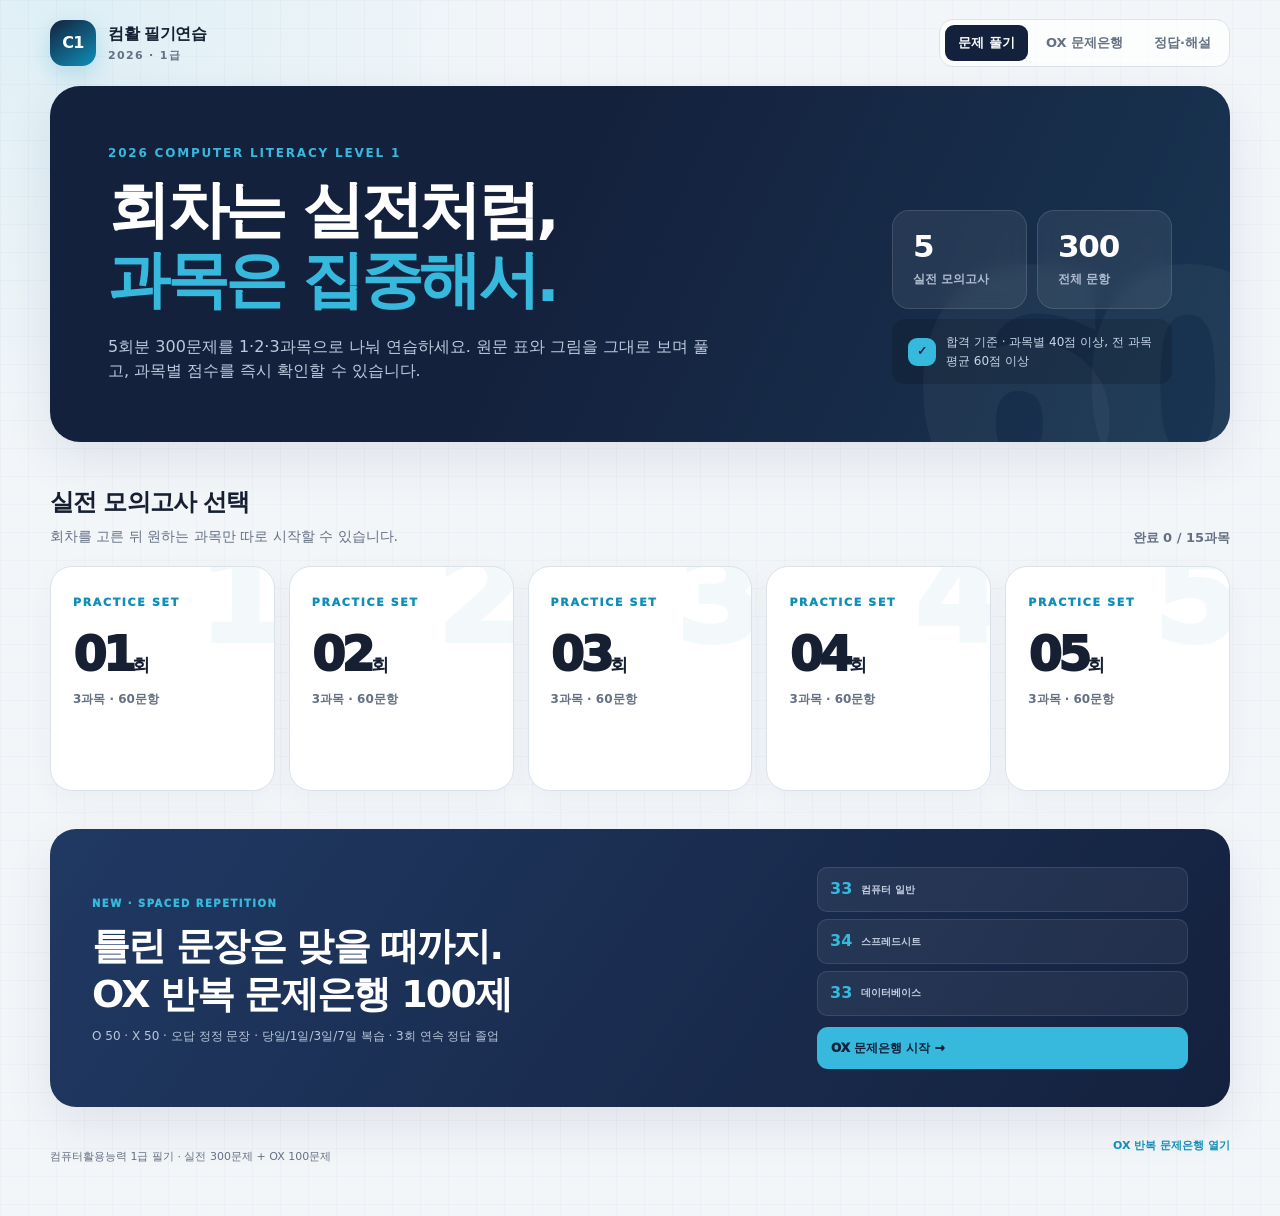
==== index.html @ 5ed86066 "Initial commit: 컴활 1급 필기 연습 사이트" ====
<!doctype html>
<html lang="ko">
<head>
  <meta charset="utf-8">
  <meta name="viewport" content="width=device-width, initial-scale=1">
  <meta name="theme-color" content="#14213d">
  <meta name="description" content="2026 컴퓨터활용능력 1급 필기 실전 모의고사 5회분과 OX 반복 문제은행">
  <meta property="og:type" content="website">
  <meta property="og:title" content="컴활 1급 필기 실전연습">
  <meta property="og:description" content="회차는 실전처럼, 과목은 집중해서. 2026 실전 모의고사 5회분">
  <meta property="og:image" content="assets/og.png">
  <meta name="twitter:card" content="summary_large_image">
  <title>컴활 1급 필기 실전연습</title>
  <link rel="stylesheet" href="styles.css">
  <script src="exam-data.js" defer></script>
  <script src="app.js" defer></script>
</head>
<body>
  <a class="skip-link" href="#main">본문으로 바로가기</a>
  <div class="site-shell">
    <header class="site-header">
      <a class="brand" href="#" aria-label="컴활 1급 필기 실전연습 홈">
        <span class="brand-mark">C1</span>
        <span class="brand-copy">
          <strong>컴활 필기연습</strong>
          <small>2026 · 1급</small>
        </span>
      </a>
      <nav class="header-nav" aria-label="주요 메뉴">
        <a class="nav-link active" href="#">문제 풀기</a>
        <a class="nav-link" href="ox/">OX 문제은행</a>
        <a class="nav-link" href="seojang/">정답·해설</a>
      </nav>
    </header>

    <main id="main" tabindex="-1">
      <div id="app" aria-live="polite">
        <section class="loading-state" aria-label="문제 데이터 불러오는 중">
          <span class="loading-dot"></span>
          <p>실전 모의고사를 준비하고 있습니다.</p>
        </section>
      </div>
    </main>

    <footer class="site-footer">
      <p>컴퓨터활용능력 1급 필기 · 실전 300문제 + OX 100문제</p>
      <a href="ox/">OX 반복 문제은행 열기</a>
    </footer>
  </div>
  <noscript>이 사이트는 문제 풀이와 자동 채점을 위해 JavaScript가 필요합니다.</noscript>
</body>
</html>
---- styles.css ----
:root {
  --navy: #14213d;
  --navy-2: #1c2d52;
  --blue: #0f8fb8;
  --blue-2: #36b9dc;
  --cyan-soft: #e2f6fb;
  --orange: #ff7a45;
  --green: #15966a;
  --red: #d74a55;
  --ink: #172033;
  --muted: #657083;
  --line: #dce2e9;
  --paper: #ffffff;
  --canvas: #f3f6f9;
  --shadow: 0 18px 50px rgba(20, 33, 61, .09);
  --radius: 22px;
}

* { box-sizing: border-box; }

html { scroll-behavior: smooth; }

body {
  margin: 0;
  min-width: 320px;
  min-height: 100vh;
  color: var(--ink);
  background:
    radial-gradient(circle at 5% 0%, rgba(54, 185, 220, .11), transparent 30rem),
    linear-gradient(rgba(20, 33, 61, .025) 1px, transparent 1px),
    linear-gradient(90deg, rgba(20, 33, 61, .025) 1px, transparent 1px),
    var(--canvas);
  background-size: auto, 28px 28px, 28px 28px, auto;
  font-family: Pretendard, "Noto Sans KR", "Apple SD Gothic Neo", system-ui, sans-serif;
  line-height: 1.55;
}

button, input, select { font: inherit; }
button, a { -webkit-tap-highlight-color: transparent; }
button { color: inherit; }
a { color: inherit; }

.skip-link {
  position: fixed;
  top: 10px;
  left: 10px;
  z-index: 1000;
  transform: translateY(-160%);
  padding: 10px 14px;
  border-radius: 10px;
  color: white;
  background: var(--navy);
}
.skip-link:focus { transform: translateY(0); }

.site-shell { width: min(1180px, calc(100% - 40px)); margin: 0 auto; }

.site-header {
  min-height: 86px;
  display: flex;
  align-items: center;
  justify-content: space-between;
  gap: 20px;
}

.brand { display: inline-flex; align-items: center; gap: 12px; text-decoration: none; }
.brand-mark {
  display: grid;
  width: 46px;
  height: 46px;
  place-items: center;
  border-radius: 14px;
  color: white;
  background: linear-gradient(145deg, var(--navy), var(--blue));
  box-shadow: 0 8px 22px rgba(15, 143, 184, .22);
  font-weight: 900;
  letter-spacing: -.04em;
}
.brand-copy { display: grid; }
.brand-copy strong { font-size: 16px; letter-spacing: -.03em; }
.brand-copy small { color: var(--muted); font-size: 11px; font-weight: 800; letter-spacing: .12em; }

.header-nav { display: flex; align-items: center; gap: 5px; padding: 5px; border: 1px solid var(--line); border-radius: 14px; background: rgba(255,255,255,.76); }
.nav-link { padding: 8px 13px; border-radius: 9px; color: var(--muted); font-size: 13px; font-weight: 800; text-decoration: none; }
.nav-link:hover, .nav-link.active { color: white; background: var(--navy); }

main { min-height: calc(100vh - 170px); }
.loading-state { min-height: 65vh; display: grid; place-content: center; justify-items: center; color: var(--muted); }
.loading-dot { width: 32px; height: 32px; border: 4px solid var(--line); border-top-color: var(--blue); border-radius: 50%; animation: spin .8s linear infinite; }
@keyframes spin { to { transform: rotate(360deg); } }

.hero {
  position: relative;
  overflow: hidden;
  display: grid;
  grid-template-columns: minmax(0, 1.45fr) minmax(260px, .55fr);
  gap: 46px;
  padding: 58px;
  border-radius: 30px;
  color: white;
  background: var(--navy);
  box-shadow: var(--shadow);
}
.hero::before {
  content: "60";
  position: absolute;
  right: -20px;
  bottom: -104px;
  color: rgba(255,255,255,.045);
  font-size: 300px;
  font-weight: 950;
  line-height: 1;
  letter-spacing: -.12em;
}
.hero::after {
  content: "";
  position: absolute;
  inset: 0;
  pointer-events: none;
  background: linear-gradient(115deg, transparent 42%, rgba(54,185,220,.13));
}
.hero-copy, .hero-stats { position: relative; z-index: 1; }
.eyebrow { margin: 0 0 12px; color: var(--blue-2); font-size: 12px; font-weight: 900; letter-spacing: .15em; text-transform: uppercase; }
.hero h1 { max-width: 720px; margin: 0; font-size: clamp(34px, 5vw, 62px); line-height: 1.13; letter-spacing: -.055em; }
.hero h1 span { color: var(--blue-2); }
.hero-description { max-width: 620px; margin: 20px 0 0; color: #bec9dc; font-size: 16px; }
.hero-stats { align-self: end; display: grid; grid-template-columns: 1fr 1fr; gap: 10px; }
.hero-stat { padding: 20px; border: 1px solid rgba(255,255,255,.12); border-radius: 17px; background: rgba(255,255,255,.07); backdrop-filter: blur(8px); }
.hero-stat strong { display: block; color: white; font-size: 31px; line-height: 1; letter-spacing: -.04em; }
.hero-stat span { display: block; margin-top: 8px; color: #aebcd1; font-size: 12px; font-weight: 700; }
.hero-rule { grid-column: 1 / -1; display: flex; gap: 10px; align-items: center; padding: 14px 16px; border-radius: 13px; color: #c7d6e8; background: rgba(0,0,0,.15); font-size: 12px; }
.rule-icon { display: grid; width: 28px; height: 28px; flex: 0 0 auto; place-items: center; border-radius: 9px; color: var(--navy); background: var(--blue-2); font-weight: 950; }

.section-block { margin-top: 42px; }
.section-heading { display: flex; justify-content: space-between; gap: 20px; align-items: end; margin-bottom: 18px; }
.section-heading h2 { margin: 0; font-size: 24px; letter-spacing: -.04em; }
.section-heading p { margin: 5px 0 0; color: var(--muted); font-size: 14px; }
.completion-summary { flex: 0 0 auto; color: var(--muted); font-size: 13px; font-weight: 800; }

.round-grid { display: grid; grid-template-columns: repeat(5, 1fr); gap: 14px; }
.round-card {
  position: relative;
  overflow: hidden;
  min-height: 225px;
  padding: 22px;
  border: 1px solid var(--line);
  border-radius: var(--radius);
  text-align: left;
  background: var(--paper);
  box-shadow: 0 8px 28px rgba(20,33,61,.045);
  cursor: pointer;
  transition: transform .2s ease, border-color .2s ease, box-shadow .2s ease;
}
.round-card:hover { transform: translateY(-5px); border-color: #a9dce9; box-shadow: var(--shadow); }
.round-card:focus-visible { outline: 3px solid rgba(15,143,184,.35); outline-offset: 3px; }
.round-index { color: var(--blue); font-size: 11px; font-weight: 950; letter-spacing: .15em; }
.round-number { display: block; margin-top: 18px; font-size: 48px; font-weight: 950; line-height: .95; letter-spacing: -.08em; }
.round-number small { font-size: 18px; letter-spacing: -.04em; }
.round-meta { display: block; margin-top: 12px; color: var(--muted); font-size: 12px; font-weight: 700; }
.round-progress { height: 6px; margin: 20px 0 10px; overflow: hidden; border-radius: 99px; background: #edf1f5; }
.round-progress span { display: block; height: 100%; border-radius: inherit; background: linear-gradient(90deg, var(--blue), var(--blue-2)); }
.round-state { display: flex; justify-content: space-between; align-items: center; color: var(--muted); font-size: 11px; font-weight: 800; }
.round-arrow { display: grid; width: 30px; height: 30px; place-items: center; border-radius: 10px; color: white; background: var(--navy); font-size: 16px; }
.round-watermark { position: absolute; right: -10px; top: -30px; color: rgba(15,143,184,.05); font-size: 125px; font-weight: 950; line-height: 1; }
.ox-bank-banner { display: grid; grid-template-columns: minmax(0,1.3fr) minmax(280px,.7fr); gap: 36px; align-items: center; margin-top: 38px; padding: 38px 42px; border-radius: 26px; color: white; background: linear-gradient(125deg, #203963, var(--navy)); box-shadow: var(--shadow); }
.ox-bank-kicker { color: var(--blue-2); font-size: 10px; font-weight: 950; letter-spacing: .15em; }
.ox-bank-copy h2 { margin: 8px 0 9px; font-size: clamp(25px, 3.5vw, 38px); line-height: 1.25; letter-spacing: -.045em; }
.ox-bank-copy p { margin: 0; color: #b9c7da; font-size: 12px; }
.ox-bank-stats { display: grid; gap: 7px; }
.ox-bank-stats > span { display: flex; align-items: center; gap: 9px; padding: 9px 12px; border: 1px solid rgba(255,255,255,.1); border-radius: 10px; color: #c3cee0; background: rgba(255,255,255,.06); font-size: 10px; font-weight: 800; }
.ox-bank-stats strong { color: var(--blue-2); font-size: 16px; }
.ox-bank-stats a { display: flex; justify-content: space-between; margin-top: 4px; padding: 12px 14px; border-radius: 11px; color: var(--navy); background: var(--blue-2); font-size: 12px; font-weight: 950; text-decoration: none; }

.back-button { display: inline-flex; align-items: center; gap: 8px; margin: 12px 0 22px; padding: 9px 12px; border: 0; border-radius: 10px; color: var(--muted); background: transparent; font-weight: 800; cursor: pointer; }
.back-button:hover { color: var(--navy); background: white; }

.round-hero { display: flex; justify-content: space-between; gap: 30px; align-items: end; padding: 35px 38px; border-radius: 25px; color: white; background: linear-gradient(125deg, var(--navy), #203963); box-shadow: var(--shadow); }
.round-hero h1 { margin: 3px 0 7px; font-size: clamp(30px, 4vw, 46px); letter-spacing: -.05em; }
.round-hero p { margin: 0; color: #bdc9da; }
.round-chip { flex: 0 0 auto; padding: 10px 14px; border: 1px solid rgba(255,255,255,.14); border-radius: 99px; color: #c9d5e6; background: rgba(255,255,255,.07); font-size: 12px; font-weight: 800; }

.subject-grid { display: grid; grid-template-columns: repeat(3, 1fr); gap: 18px; margin-top: 22px; }
.subject-card { position: relative; overflow: hidden; min-height: 280px; padding: 28px; border: 1px solid var(--line); border-radius: 23px; background: white; box-shadow: 0 10px 35px rgba(20,33,61,.05); }
.subject-card::after { content: attr(data-number); position: absolute; right: -7px; bottom: -38px; color: rgba(20,33,61,.045); font-size: 170px; font-weight: 950; line-height: 1; }
.subject-top { position: relative; z-index: 1; display: flex; justify-content: space-between; align-items: center; }
.subject-label { display: inline-flex; padding: 6px 10px; border-radius: 9px; color: var(--subject-color); background: var(--subject-soft); font-size: 11px; font-weight: 950; }
.subject-status { color: var(--muted); font-size: 11px; font-weight: 800; }
.subject-card h2 { position: relative; z-index: 1; margin: 38px 0 8px; font-size: 24px; letter-spacing: -.045em; }
.subject-card p { position: relative; z-index: 1; margin: 0; color: var(--muted); font-size: 13px; }
.subject-score { position: relative; z-index: 1; margin-top: 20px; color: var(--subject-color); font-size: 26px; font-weight: 950; }
.subject-action { position: absolute; z-index: 2; left: 28px; right: 28px; bottom: 27px; display: flex; justify-content: space-between; align-items: center; width: calc(100% - 56px); padding: 13px 16px; border: 0; border-radius: 13px; color: white; background: var(--navy); font-size: 13px; font-weight: 900; cursor: pointer; transition: transform .18s ease, background .18s ease; }
.subject-action:hover { transform: translateY(-2px); background: var(--subject-color); }

.exam-layout { display: grid; grid-template-columns: 230px minmax(0, 1fr); gap: 22px; align-items: start; }
.exam-sidebar { position: sticky; top: 18px; padding: 20px; border: 1px solid var(--line); border-radius: 20px; background: white; box-shadow: 0 8px 28px rgba(20,33,61,.05); }
.exam-kicker { color: var(--blue); font-size: 10px; font-weight: 950; letter-spacing: .12em; }
.exam-sidebar h1 { margin: 5px 0 3px; font-size: 18px; letter-spacing: -.04em; }
.exam-sidebar-sub { color: var(--muted); font-size: 11px; }
.timer { display: flex; align-items: center; justify-content: space-between; margin: 20px 0 14px; padding: 12px; border-radius: 12px; color: white; background: var(--navy); }
.timer span { color: #b6c3d8; font-size: 10px; font-weight: 800; }
.timer strong { font-variant-numeric: tabular-nums; letter-spacing: .04em; }
.timer.expired { background: var(--red); }
.question-map { display: grid; grid-template-columns: repeat(5, 1fr); gap: 6px; margin-top: 14px; }
.map-button { aspect-ratio: 1; border: 1px solid var(--line); border-radius: 9px; color: var(--muted); background: #f7f9fb; font-size: 11px; font-weight: 900; cursor: pointer; }
.map-button.answered { color: white; border-color: var(--blue); background: var(--blue); }
.map-button.current { outline: 3px solid rgba(15,143,184,.2); outline-offset: 2px; }
.map-button.correct { color: white; border-color: var(--green); background: var(--green); }
.map-button.wrong { color: white; border-color: var(--red); background: var(--red); }
.sidebar-progress { margin-top: 15px; }
.sidebar-progress-line { display: flex; justify-content: space-between; color: var(--muted); font-size: 10px; font-weight: 800; }
.mini-progress { height: 5px; margin-top: 7px; overflow: hidden; border-radius: 99px; background: #edf1f5; }
.mini-progress span { display: block; height: 100%; border-radius: inherit; background: var(--blue); }
.sidebar-link { display: block; margin-top: 16px; color: var(--blue); font-size: 11px; font-weight: 900; text-align: center; text-decoration: none; }

.exam-main { min-width: 0; }
.exam-toolbar { display: flex; justify-content: space-between; gap: 16px; align-items: center; margin-bottom: 12px; }
.breadcrumb { color: var(--muted); font-size: 12px; font-weight: 800; }
.breadcrumb strong { color: var(--navy); }
.toolbar-button { padding: 9px 12px; border: 1px solid var(--line); border-radius: 10px; color: var(--muted); background: white; font-size: 11px; font-weight: 900; cursor: pointer; }
.toolbar-button:hover { color: var(--navy); border-color: #b9c4d2; }

.question-card { overflow: hidden; border: 1px solid var(--line); border-radius: 23px; background: white; box-shadow: var(--shadow); }
.question-card-head { display: flex; justify-content: space-between; gap: 20px; align-items: center; padding: 22px 26px; border-bottom: 1px solid var(--line); }
.question-count { display: flex; align-items: baseline; gap: 7px; }
.question-count strong { color: var(--navy); font-size: 25px; letter-spacing: -.05em; }
.question-count span { color: var(--muted); font-size: 12px; font-weight: 800; }
.question-topic { padding: 6px 9px; border-radius: 8px; color: var(--blue); background: var(--cyan-soft); font-size: 10px; font-weight: 900; }
.question-source { margin: 0; padding: 25px 28px 12px; overflow-x: auto; text-align: center; background: #fff; }
.question-source img { display: block; width: 100%; height: auto; margin: 0 auto; object-fit: contain; }
.question-source figcaption { margin-top: 10px; color: #8791a2; font-size: 10px; }
.question-text-source { padding: 42px 34px; background: linear-gradient(180deg, #fff, #fbfdff); }
.question-text-source.has-visual { padding-bottom: 24px; }
.question-text-source.has-visual + .question-source { padding-top: 8px; }
.question-text-source h2 { display: flex; gap: 15px; align-items: flex-start; max-width: 820px; margin: 0; color: #202a3d; font-size: clamp(18px, 2.3vw, 25px); line-height: 1.72; letter-spacing: -.025em; word-break: keep-all; }
.question-original-number { flex: 0 0 auto; color: var(--blue); font-size: .92em; font-weight: 950; letter-spacing: -.04em; }
.image-fallback { padding: 30px; font-size: 18px; font-weight: 800; text-align: left; white-space: pre-line; }
.choice-panel { padding: 18px 26px 26px; border-top: 1px solid #eef1f4; }
.choice-guide { margin: 0 0 10px; color: var(--muted); font-size: 11px; font-weight: 800; }
.choices { display: grid; gap: 8px; }
.choice-button { display: grid; grid-template-columns: 36px minmax(0, 1fr); gap: 12px; align-items: start; width: 100%; padding: 12px 14px; border: 1px solid var(--line); border-radius: 13px; text-align: left; background: #f8fafc; cursor: pointer; transition: border-color .16s ease, background .16s ease, transform .16s ease; }
.choice-button:hover:not(:disabled) { transform: translateX(3px); border-color: var(--blue); background: var(--cyan-soft); }
.choice-button.selected { border-color: var(--blue); background: var(--cyan-soft); box-shadow: inset 3px 0 var(--blue); }
.choice-button.correct { border-color: var(--green); background: #e8f7f1; box-shadow: inset 3px 0 var(--green); }
.choice-button.wrong { border-color: var(--red); background: #fff0f1; box-shadow: inset 3px 0 var(--red); }
.choice-button:disabled { cursor: default; opacity: 1; }
.choice-index { display: grid; width: 30px; height: 30px; place-items: center; border-radius: 9px; color: var(--navy); background: white; font-size: 12px; font-weight: 950; box-shadow: 0 2px 7px rgba(20,33,61,.08); }
.choice-text { padding-top: 4px; color: #374156; font-size: 13px; line-height: 1.55; word-break: keep-all; }
.choices.compact { grid-template-columns: repeat(4, 1fr); }
.choices.compact .choice-button { display: grid; min-height: 68px; grid-template-columns: 1fr; place-items: center; padding: 10px; text-align: center; }
.choices.compact .choice-button:hover:not(:disabled) { transform: translateY(-2px); }
.choices.compact .choice-index { width: 42px; height: 42px; font-size: 16px; }
.review-note { display: flex; justify-content: space-between; gap: 12px; align-items: center; margin-top: 14px; padding: 12px 14px; border-radius: 12px; color: var(--muted); background: #f4f6f8; font-size: 11px; font-weight: 800; }
.review-note a { color: var(--blue); text-decoration: none; }

.exam-actions { display: grid; grid-template-columns: 1fr minmax(190px, 1.5fr) 1fr; gap: 10px; margin-top: 13px; }
.action-button { min-height: 50px; padding: 12px 16px; border: 1px solid var(--line); border-radius: 13px; background: white; font-size: 13px; font-weight: 900; cursor: pointer; }
.action-button:hover:not(:disabled) { border-color: var(--blue); color: var(--blue); }
.action-button:disabled { cursor: default; opacity: .38; }
.action-primary { color: white; border-color: var(--navy); background: var(--navy); }
.action-primary:hover:not(:disabled) { color: white; border-color: var(--blue); background: var(--blue); }
.action-submit { color: white; border-color: var(--orange); background: var(--orange); }

dialog { width: min(430px, calc(100% - 32px)); padding: 0; border: 0; border-radius: 22px; color: var(--ink); background: white; box-shadow: 0 30px 90px rgba(20,33,61,.3); }
dialog::backdrop { background: rgba(11,19,35,.62); backdrop-filter: blur(3px); }
.dialog-body { padding: 30px; }
.dialog-icon { display: grid; width: 46px; height: 46px; place-items: center; border-radius: 14px; color: white; background: var(--orange); font-weight: 950; }
.dialog-body h2 { margin: 18px 0 7px; font-size: 22px; letter-spacing: -.04em; }
.dialog-body p { margin: 0; color: var(--muted); font-size: 13px; }
.dialog-actions { display: grid; grid-template-columns: 1fr 1fr; gap: 9px; margin-top: 24px; }

.result-hero { display: grid; grid-template-columns: 260px minmax(0, 1fr); gap: 38px; align-items: center; padding: 40px; border-radius: 26px; color: white; background: var(--navy); box-shadow: var(--shadow); }
.score-ring { --score: 0; display: grid; width: 210px; height: 210px; place-items: center; border-radius: 50%; background: conic-gradient(var(--blue-2) calc(var(--score) * 1%), rgba(255,255,255,.1) 0); }
.score-ring::before { content: ""; grid-area: 1 / 1; width: 164px; height: 164px; border-radius: 50%; background: var(--navy); }
.score-value { z-index: 1; grid-area: 1 / 1; text-align: center; }
.score-value strong { display: block; font-size: 58px; line-height: 1; letter-spacing: -.07em; }
.score-value span { color: #aebbd0; font-size: 11px; font-weight: 800; }
.result-copy .eyebrow { margin-bottom: 6px; }
.result-copy h1 { margin: 0; font-size: clamp(30px, 4vw, 48px); letter-spacing: -.055em; }
.result-copy > p { margin: 10px 0 0; color: #bcc8da; }
.result-badges { display: flex; gap: 8px; flex-wrap: wrap; margin-top: 20px; }
.result-badge { padding: 8px 12px; border: 1px solid rgba(255,255,255,.13); border-radius: 99px; color: #d0d9e7; background: rgba(255,255,255,.06); font-size: 11px; font-weight: 850; }
.result-badge.pass { color: #b8f3dc; background: rgba(21,150,106,.2); }
.result-badge.fail { color: #ffd0d3; background: rgba(215,74,85,.2); }
.result-actions { display: flex; gap: 9px; flex-wrap: wrap; margin-top: 24px; }
.result-actions button, .result-actions a { padding: 12px 16px; border: 1px solid rgba(255,255,255,.15); border-radius: 12px; color: white; background: rgba(255,255,255,.08); font-size: 12px; font-weight: 900; text-decoration: none; cursor: pointer; }
.result-actions .bright { border-color: var(--blue-2); background: var(--blue); }

.review-section { margin-top: 26px; }
.review-grid { display: grid; grid-template-columns: repeat(2, 1fr); gap: 10px; }
.review-item { display: grid; grid-template-columns: 44px minmax(0, 1fr) auto; gap: 12px; align-items: center; padding: 15px; border: 1px solid var(--line); border-radius: 15px; background: white; }
.review-number { display: grid; width: 40px; height: 40px; place-items: center; border-radius: 12px; color: white; background: var(--green); font-size: 12px; font-weight: 950; }
.review-item.wrong .review-number { background: var(--red); }
.review-item.unanswered .review-number { background: #9ba4b1; }
.review-title { overflow: hidden; color: #3b4558; font-size: 12px; font-weight: 800; text-overflow: ellipsis; white-space: nowrap; }
.review-answer { margin-top: 3px; color: var(--muted); font-size: 10px; }
.review-open { padding: 8px 10px; border: 1px solid var(--line); border-radius: 9px; color: var(--navy); background: #f7f9fb; font-size: 10px; font-weight: 900; cursor: pointer; }

.site-footer { display: flex; justify-content: space-between; gap: 20px; padding: 30px 0 40px; color: var(--muted); font-size: 11px; }
.site-footer a { color: var(--blue); font-weight: 900; text-decoration: none; }

@media (max-width: 1000px) {
  .round-grid { grid-template-columns: repeat(3, 1fr); }
  .hero { grid-template-columns: 1fr; }
  .hero-stats { max-width: 500px; }
  .ox-bank-banner { grid-template-columns: 1fr; }
}

@media (max-width: 820px) {
  .site-shell { width: min(100% - 24px, 720px); }
  .hero { padding: 38px 30px; }
  .subject-grid { grid-template-columns: 1fr; }
  .subject-card { min-height: 230px; }
  .exam-layout { grid-template-columns: 1fr; }
  .exam-sidebar { position: static; }
  .question-map { grid-template-columns: repeat(10, 1fr); }
  .result-hero { grid-template-columns: 1fr; }
  .score-ring { width: 180px; height: 180px; }
  .score-ring::before { width: 140px; height: 140px; }
  .review-grid { grid-template-columns: 1fr; }
}

@media (max-width: 620px) {
  .site-header { min-height: 74px; }
  .brand-copy { display: none; }
  .nav-link { padding: 8px 9px; font-size: 12px; }
  .hero { padding: 32px 23px; border-radius: 23px; }
  .hero-description { font-size: 14px; }
  .round-grid { grid-template-columns: 1fr 1fr; }
  .round-card { min-height: 190px; padding: 18px; }
  .round-hero { display: block; padding: 27px 23px; }
  .round-chip { display: inline-flex; margin-top: 18px; }
  .section-heading { display: block; }
  .completion-summary { display: block; margin-top: 8px; }
  .ox-bank-banner { padding: 28px 23px; }
  .question-map { grid-template-columns: repeat(5, 1fr); }
  .exam-toolbar { align-items: flex-start; }
  .question-card-head { padding: 17px 18px; }
  .question-source { padding: 15px 10px 8px; }
  .question-text-source { padding: 28px 20px; }
  .question-text-source h2 { gap: 10px; font-size: 18px; line-height: 1.65; }
  .choice-panel { padding: 14px; }
  .choice-button { grid-template-columns: 32px minmax(0, 1fr); padding: 11px; }
  .choice-text { font-size: 12px; }
  .exam-actions { grid-template-columns: 1fr 1fr; }
  .exam-actions .action-submit { grid-column: 1 / -1; grid-row: 1; }
  .result-hero { padding: 28px 22px; }
  .site-footer { display: block; }
}

@media (prefers-reduced-motion: reduce) {
  *, *::before, *::after { scroll-behavior: auto !important; animation-duration: .01ms !important; transition-duration: .01ms !important; }
}
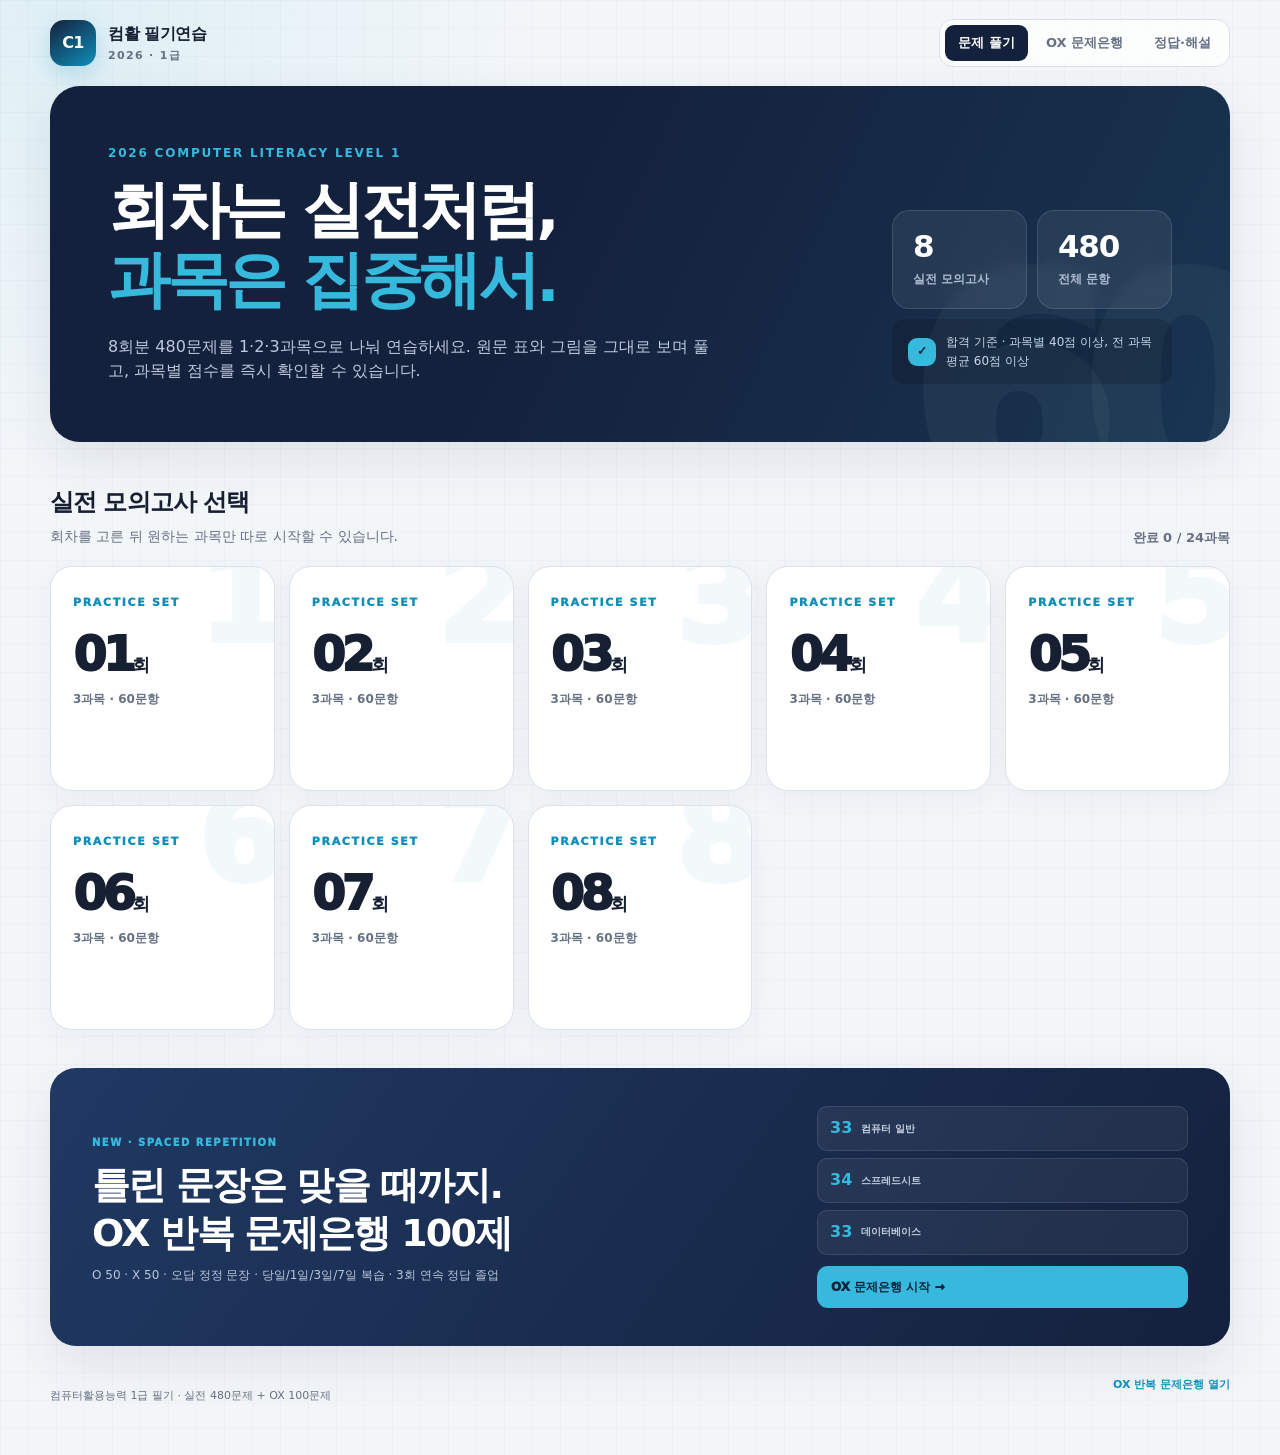
==== commit 75523da3: "Add 2026 practice rounds 6 through 8" ====
--- a/index.html
+++ b/index.html
@@ -4,15 +4,16 @@
   <meta charset="utf-8">
   <meta name="viewport" content="width=device-width, initial-scale=1">
   <meta name="theme-color" content="#14213d">
-  <meta name="description" content="2026 컴퓨터활용능력 1급 필기 실전 모의고사 5회분과 OX 반복 문제은행">
+  <meta name="description" content="2026 컴퓨터활용능력 1급 필기 실전 모의고사 8회분과 OX 반복 문제은행">
   <meta property="og:type" content="website">
   <meta property="og:title" content="컴활 1급 필기 실전연습">
-  <meta property="og:description" content="회차는 실전처럼, 과목은 집중해서. 2026 실전 모의고사 5회분">
+  <meta property="og:description" content="회차는 실전처럼, 과목은 집중해서. 2026 실전 모의고사 8회분">
   <meta property="og:image" content="assets/og.png">
   <meta name="twitter:card" content="summary_large_image">
   <title>컴활 1급 필기 실전연습</title>
   <link rel="stylesheet" href="styles.css">
   <script src="exam-data.js" defer></script>
+  <script src="exam-data-2026-rounds.js" defer></script>
   <script src="app.js" defer></script>
 </head>
 <body>
@@ -43,7 +44,7 @@
     </main>
 
     <footer class="site-footer">
-      <p>컴퓨터활용능력 1급 필기 · 실전 300문제 + OX 100문제</p>
+      <p>컴퓨터활용능력 1급 필기 · 실전 480문제 + OX 100문제</p>
       <a href="ox/">OX 반복 문제은행 열기</a>
     </footer>
   </div>
--- a/styles.css
+++ b/styles.css
@@ -226,6 +226,9 @@
 .question-count span { color: var(--muted); font-size: 12px; font-weight: 800; }
 .question-topic { padding: 6px 9px; border-radius: 8px; color: var(--blue); background: var(--cyan-soft); font-size: 10px; font-weight: 900; }
 .question-source { margin: 0; padding: 25px 28px 12px; overflow-x: auto; text-align: center; background: #fff; }
+.question-source-images { display: grid; gap: 10px; }
+.source-image-item { display: grid; gap: 7px; }
+.source-image-label { justify-self: start; padding: 5px 9px; border-radius: 7px; color: var(--navy); background: var(--cyan-soft); font-size: 12px; }
 .question-source img { display: block; width: 100%; height: auto; margin: 0 auto; object-fit: contain; }
 .question-source figcaption { margin-top: 10px; color: #8791a2; font-size: 10px; }
 .question-text-source { padding: 42px 34px; background: linear-gradient(180deg, #fff, #fbfdff); }
